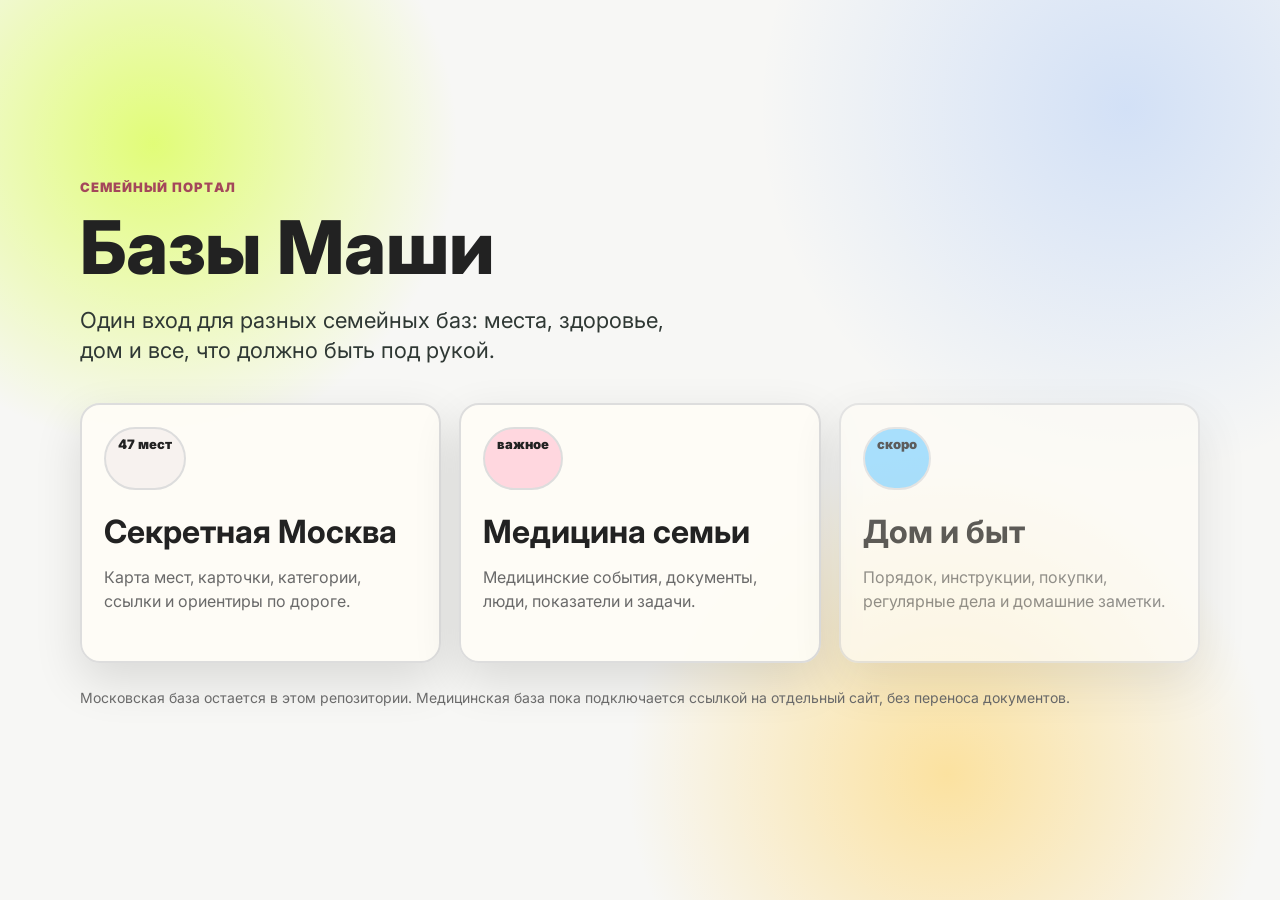
==== index.html @ 97714ae8 "Add Moomi cafe" ====
<!doctype html>
<html lang="ru">
  <head>
    <meta charset="utf-8" />
    <meta name="viewport" content="width=device-width, initial-scale=1" />
    <title>Базы Маши</title>
    <link rel="stylesheet" href="./site/tokens.css?v=calm-20" />
    <link rel="stylesheet" href="./site/landing.css?v=calm-20" />
  </head>
  <body>
    <main class="portal-shell">
      <section class="portal-hero">
        <p class="portal-eyebrow">семейный портал</p>
        <h1 class="portal-title">Базы Маши</h1>
        <p class="portal-lead">Один вход для разных семейных баз: места, здоровье, дом и все, что должно быть под рукой.</p>

        <div class="portal-grid" aria-label="Разделы">
          <a class="base-card" href="./site/?v=calm-20">
            <span>47 мест</span>
            <strong>Секретная Москва</strong>
            <p>Карта мест, карточки, категории, ссылки и ориентиры по дороге.</p>
          </a>

          <a class="base-card medical" href="https://ulyana19svlv.github.io/MedsDataBase/">
            <span>важное</span>
            <strong>Медицина семьи</strong>
            <p>Медицинские события, документы, люди, показатели и задачи.</p>
          </a>

          <article class="base-card home" aria-label="Дом и быт">
            <span>скоро</span>
            <strong>Дом и быт</strong>
            <p>Порядок, инструкции, покупки, регулярные дела и домашние заметки.</p>
          </article>
        </div>

        <p class="portal-note">Московская база остается в этом репозитории. Медицинская база пока подключается ссылкой на отдельный сайт, без переноса документов.</p>
      </section>
    </main>
  </body>
</html>
---- site/tokens.css ----
@import url("https://fonts.googleapis.com/css2?family=Inter:wght@400;500;600;700;800&display=swap&subset=cyrillic");

:root {
  color-scheme: light;
  --color-bg: #f7f7f5;
  --color-surface: #fbfaf8;
  --color-surface-strong: #ffffff;
  --color-text: #222222;
  --color-muted: #6a6a6a;
  --color-border: #dddddd;
  --color-primary: #ff385c;
  --color-accent: #ff385c;
  --color-support: #f7f2ef;
  --color-info: #315f72;
  --color-warm: #f1ebe5;
  --font-display: "Inter", -apple-system, BlinkMacSystemFont, "Segoe UI", sans-serif;
  --font-body: "Inter", -apple-system, BlinkMacSystemFont, "Segoe UI", sans-serif;
  --radius-sm: 8px;
  --radius-md: 12px;
  --radius-lg: 20px;
  --shadow-sm: 0 1px 2px rgba(0, 0, 0, 0.06);
  --shadow-md: 0 8px 24px rgba(0, 0, 0, 0.08);
  --shadow-lg: 0 18px 48px rgba(0, 0, 0, 0.12);
  --focus-ring: 0 0 0 3px rgba(255, 56, 92, 0.18), 0 0 0 1px rgba(255, 56, 92, 0.55);
  --ease-out: cubic-bezier(0.16, 1, 0.3, 1);
}

* {
  box-sizing: border-box;
}

html {
  background: var(--color-bg);
  color: var(--color-text);
  font-family: var(--font-body);
  letter-spacing: 0;
}

body {
  margin: 0;
  background: var(--color-bg);
  color: var(--color-text);
  font-family: var(--font-body);
  line-height: 1.5;
  letter-spacing: 0;
  -webkit-font-smoothing: antialiased;
  text-rendering: optimizeLegibility;
}

button,
input,
textarea {
  font: inherit;
}

button,
a,
input,
textarea {
  outline: none;
}

button:focus-visible,
a:focus-visible,
input:focus-visible,
textarea:focus-visible {
  box-shadow: var(--focus-ring);
}

button,
a {
  -webkit-tap-highlight-color: transparent;
}
---- site/landing.css ----
.portal-shell {
  display: grid;
  min-height: 100dvh;
  padding: 56px 28px;
  background:
    radial-gradient(circle at 12% 16%, rgba(217, 255, 72, 0.72), transparent 19rem),
    radial-gradient(circle at 88% 12%, rgba(21, 108, 255, 0.16), transparent 23rem),
    radial-gradient(circle at 74% 86%, rgba(255, 208, 90, 0.55), transparent 20rem),
    var(--color-bg);
}

.portal-hero {
  align-self: center;
  width: min(1120px, 100%);
  margin: 0 auto;
}

.portal-eyebrow {
  margin: 0 0 14px;
  color: #a4475b;
  font-size: 13px;
  font-weight: 900;
  letter-spacing: 0.08em;
  text-transform: uppercase;
}

.portal-title {
  max-width: 760px;
  margin: 0;
  font-family: var(--font-display);
  font-size: 74px;
  font-weight: 800;
  line-height: 0.98;
}

.portal-lead {
  max-width: 620px;
  margin: 22px 0 38px;
  color: #2f3834;
  font-size: 22px;
  line-height: 1.36;
}

.portal-grid {
  display: grid;
  grid-template-columns: repeat(3, minmax(0, 1fr));
  gap: 18px;
}

.base-card {
  display: grid;
  min-height: 260px;
  padding: 22px;
  border: 2px solid var(--color-border);
  border-radius: var(--radius-lg);
  background: rgba(255, 253, 247, 0.92);
  color: inherit;
  text-decoration: none;
  box-shadow: var(--shadow-lg);
  transition: transform 180ms var(--ease-out), box-shadow 180ms ease, background-color 180ms ease;
}

.base-card:hover {
  transform: translate(-2px, -2px);
  box-shadow: 13px 13px 0 rgba(21, 23, 24, 0.18);
}

.base-card strong {
  align-self: end;
  font-family: var(--font-display);
  font-size: 32px;
  line-height: 1.02;
}

.base-card span {
  width: fit-content;
  min-height: 34px;
  padding: 6px 12px;
  border: 2px solid var(--color-border);
  border-radius: 999px;
  background: var(--color-support);
  font-size: 13px;
  font-weight: 900;
}

.base-card p {
  margin: 16px 0 0;
  color: var(--color-muted);
  font-size: 16px;
}

.base-card.medical span {
  background: #ffd7df;
}

.base-card.home span {
  background: #8bd6ff;
}

.base-card.home {
  opacity: 0.72;
}

.portal-note {
  margin-top: 24px;
  color: var(--color-muted);
  font-size: 14px;
}

@media (max-width: 820px) {
  .portal-shell {
    padding: 34px 18px;
  }

  .portal-title {
    font-size: 46px;
  }

  .portal-lead {
    font-size: 18px;
  }

  .portal-grid {
    grid-template-columns: 1fr;
  }

  .base-card {
    min-height: 210px;
  }
}
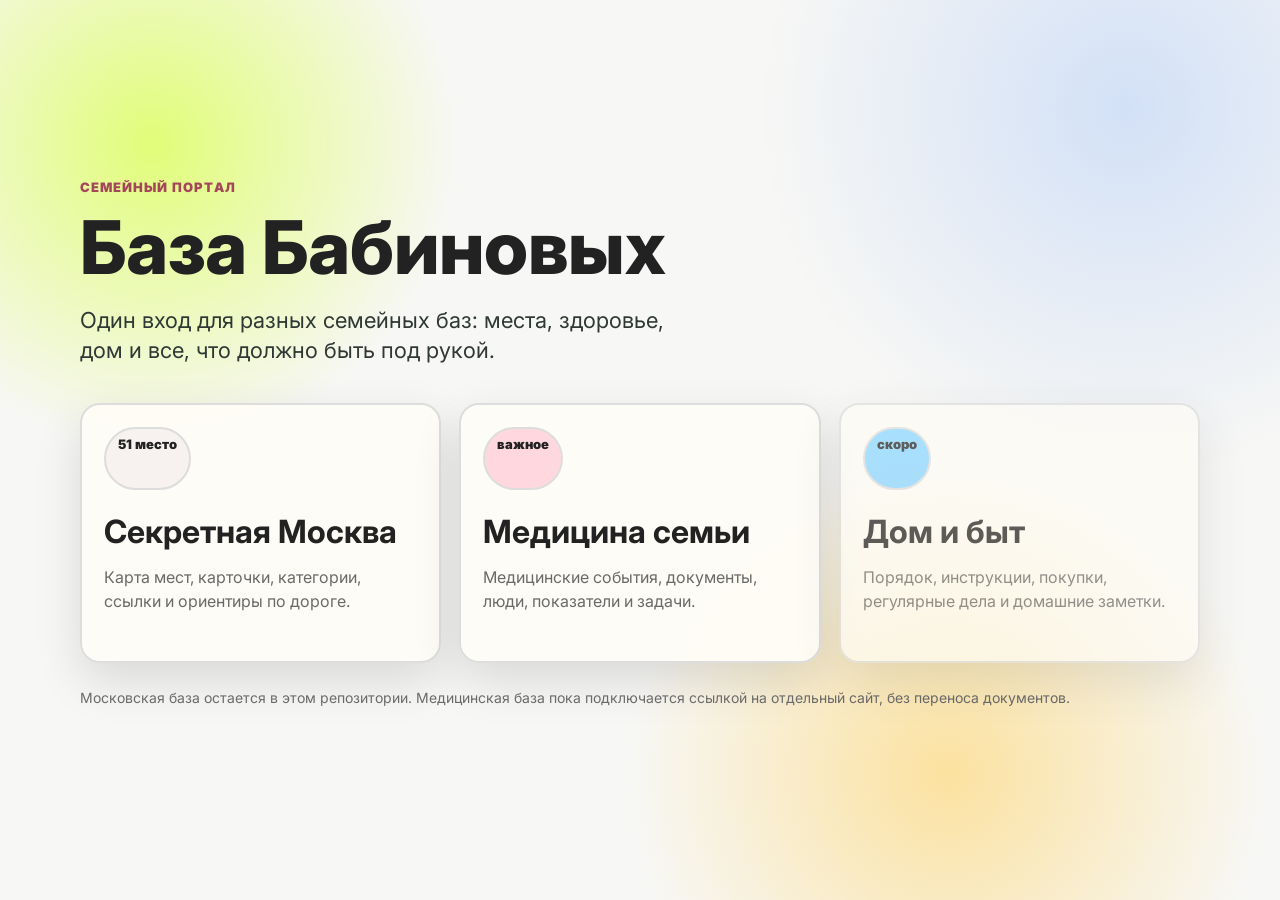
==== commit 9dc49ba8: "Add three Moscow cafes" ====
--- a/index.html
+++ b/index.html
@@ -3,20 +3,20 @@
   <head>
     <meta charset="utf-8" />
     <meta name="viewport" content="width=device-width, initial-scale=1" />
-    <title>Базы Маши</title>
-    <link rel="stylesheet" href="./site/tokens.css?v=calm-20" />
-    <link rel="stylesheet" href="./site/landing.css?v=calm-20" />
+    <title>База Бабиновых</title>
+    <link rel="stylesheet" href="./site/tokens.css?v=calm-31" />
+    <link rel="stylesheet" href="./site/landing.css?v=calm-31" />
   </head>
   <body>
     <main class="portal-shell">
       <section class="portal-hero">
         <p class="portal-eyebrow">семейный портал</p>
-        <h1 class="portal-title">Базы Маши</h1>
+        <h1 class="portal-title">База Бабиновых</h1>
         <p class="portal-lead">Один вход для разных семейных баз: места, здоровье, дом и все, что должно быть под рукой.</p>
 
         <div class="portal-grid" aria-label="Разделы">
-          <a class="base-card" href="./site/?v=calm-20">
-            <span>47 мест</span>
+          <a class="base-card" href="./site/?v=calm-31">
+            <span>51 место</span>
             <strong>Секретная Москва</strong>
             <p>Карта мест, карточки, категории, ссылки и ориентиры по дороге.</p>
           </a>
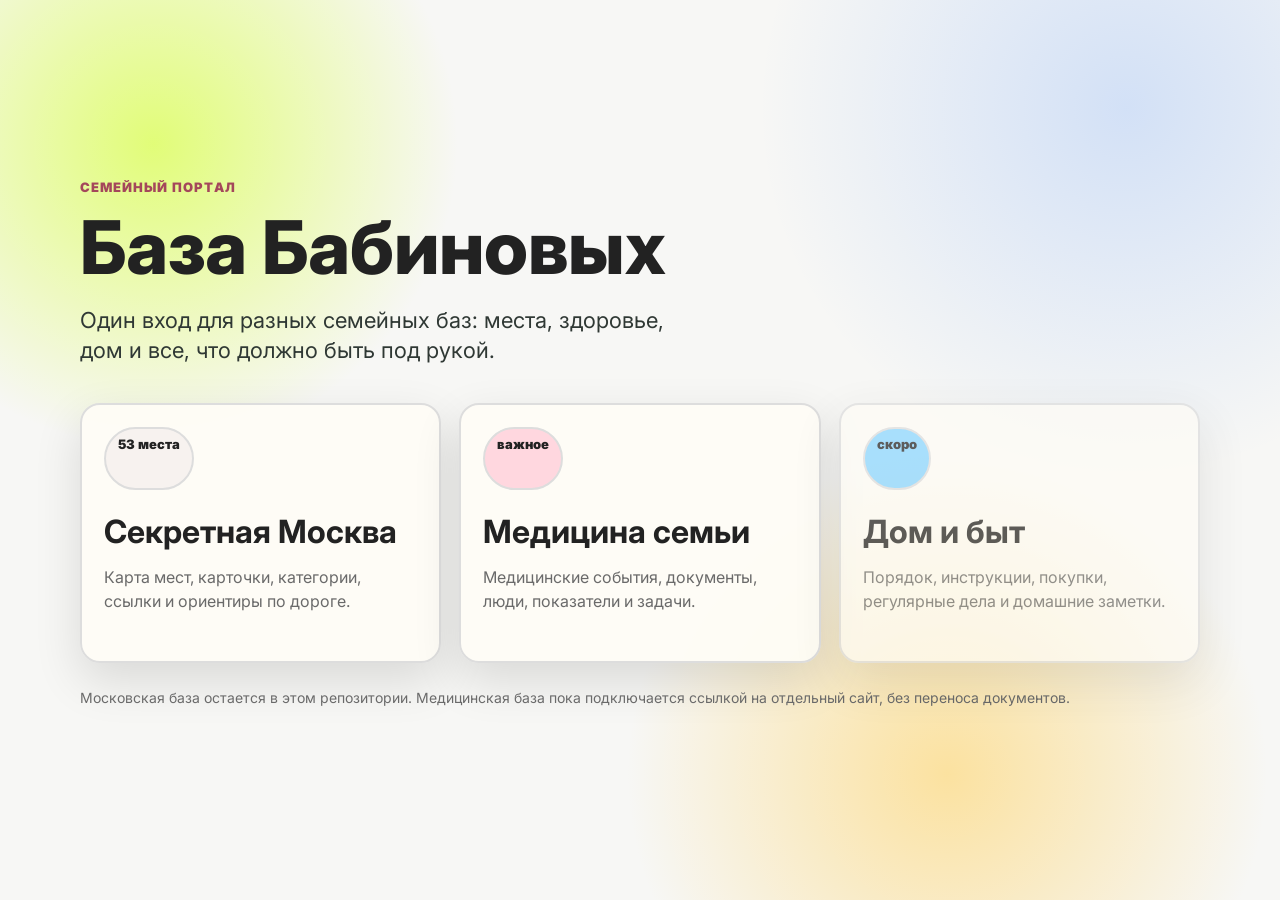
==== commit fb1542a4: "Add Blinchik Taganka" ====
--- a/index.html
+++ b/index.html
@@ -4,8 +4,8 @@
     <meta charset="utf-8" />
     <meta name="viewport" content="width=device-width, initial-scale=1" />
     <title>База Бабиновых</title>
-    <link rel="stylesheet" href="./site/tokens.css?v=calm-31" />
-    <link rel="stylesheet" href="./site/landing.css?v=calm-31" />
+    <link rel="stylesheet" href="./site/tokens.css?v=calm-33" />
+    <link rel="stylesheet" href="./site/landing.css?v=calm-33" />
   </head>
   <body>
     <main class="portal-shell">
@@ -15,8 +15,8 @@
         <p class="portal-lead">Один вход для разных семейных баз: места, здоровье, дом и все, что должно быть под рукой.</p>
 
         <div class="portal-grid" aria-label="Разделы">
-          <a class="base-card" href="./site/?v=calm-31">
-            <span>51 место</span>
+          <a class="base-card" href="./site/?v=calm-33">
+            <span>53 места</span>
             <strong>Секретная Москва</strong>
             <p>Карта мест, карточки, категории, ссылки и ориентиры по дороге.</p>
           </a>
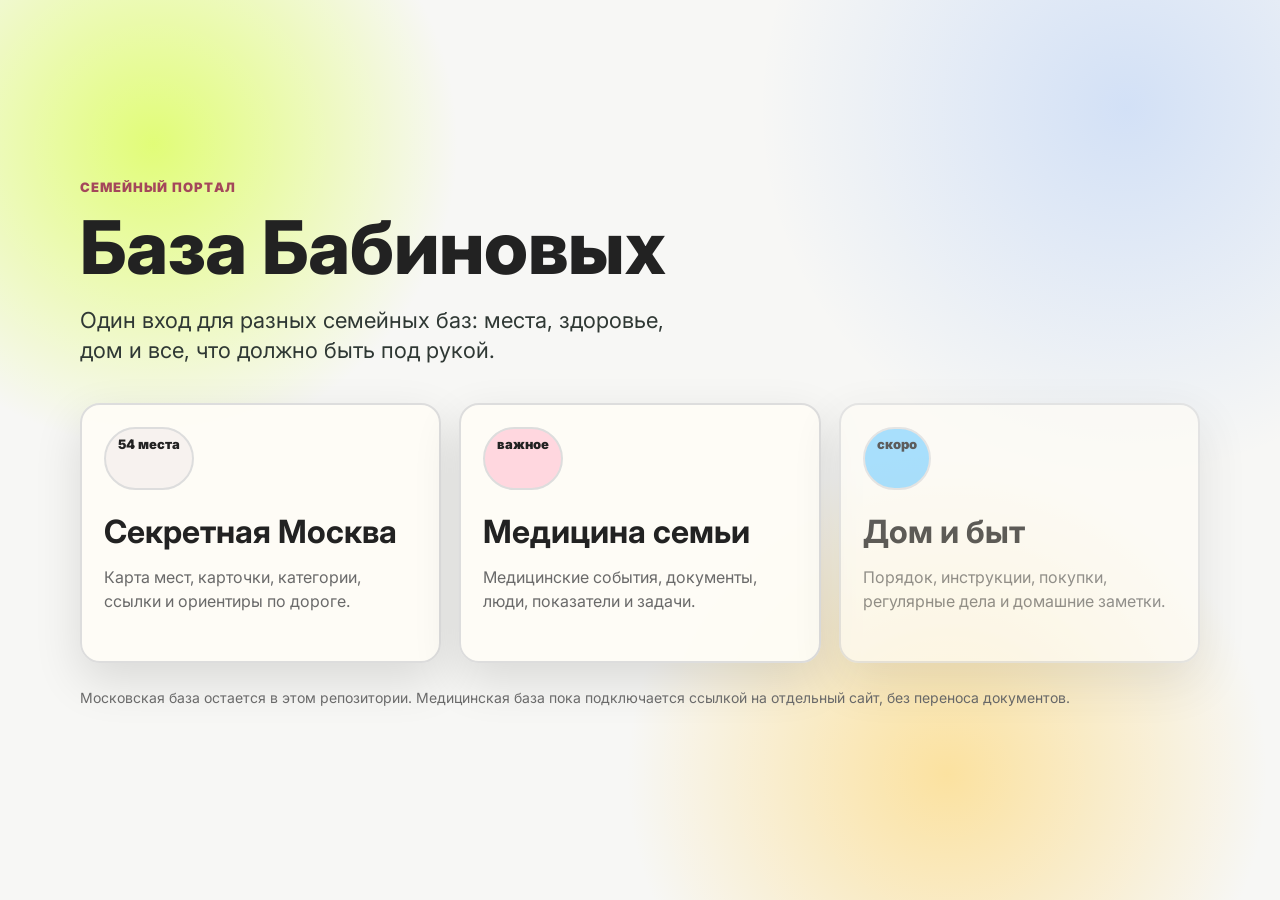
==== commit 58ab11ac: "Add Na Dache Shefa" ====
--- a/index.html
+++ b/index.html
@@ -4,8 +4,8 @@
     <meta charset="utf-8" />
     <meta name="viewport" content="width=device-width, initial-scale=1" />
     <title>База Бабиновых</title>
-    <link rel="stylesheet" href="./site/tokens.css?v=calm-33" />
-    <link rel="stylesheet" href="./site/landing.css?v=calm-33" />
+    <link rel="stylesheet" href="./site/tokens.css?v=calm-34" />
+    <link rel="stylesheet" href="./site/landing.css?v=calm-34" />
   </head>
   <body>
     <main class="portal-shell">
@@ -15,8 +15,8 @@
         <p class="portal-lead">Один вход для разных семейных баз: места, здоровье, дом и все, что должно быть под рукой.</p>
 
         <div class="portal-grid" aria-label="Разделы">
-          <a class="base-card" href="./site/?v=calm-33">
-            <span>53 места</span>
+          <a class="base-card" href="./site/?v=calm-34">
+            <span>54 места</span>
             <strong>Секретная Москва</strong>
             <p>Карта мест, карточки, категории, ссылки и ориентиры по дороге.</p>
           </a>
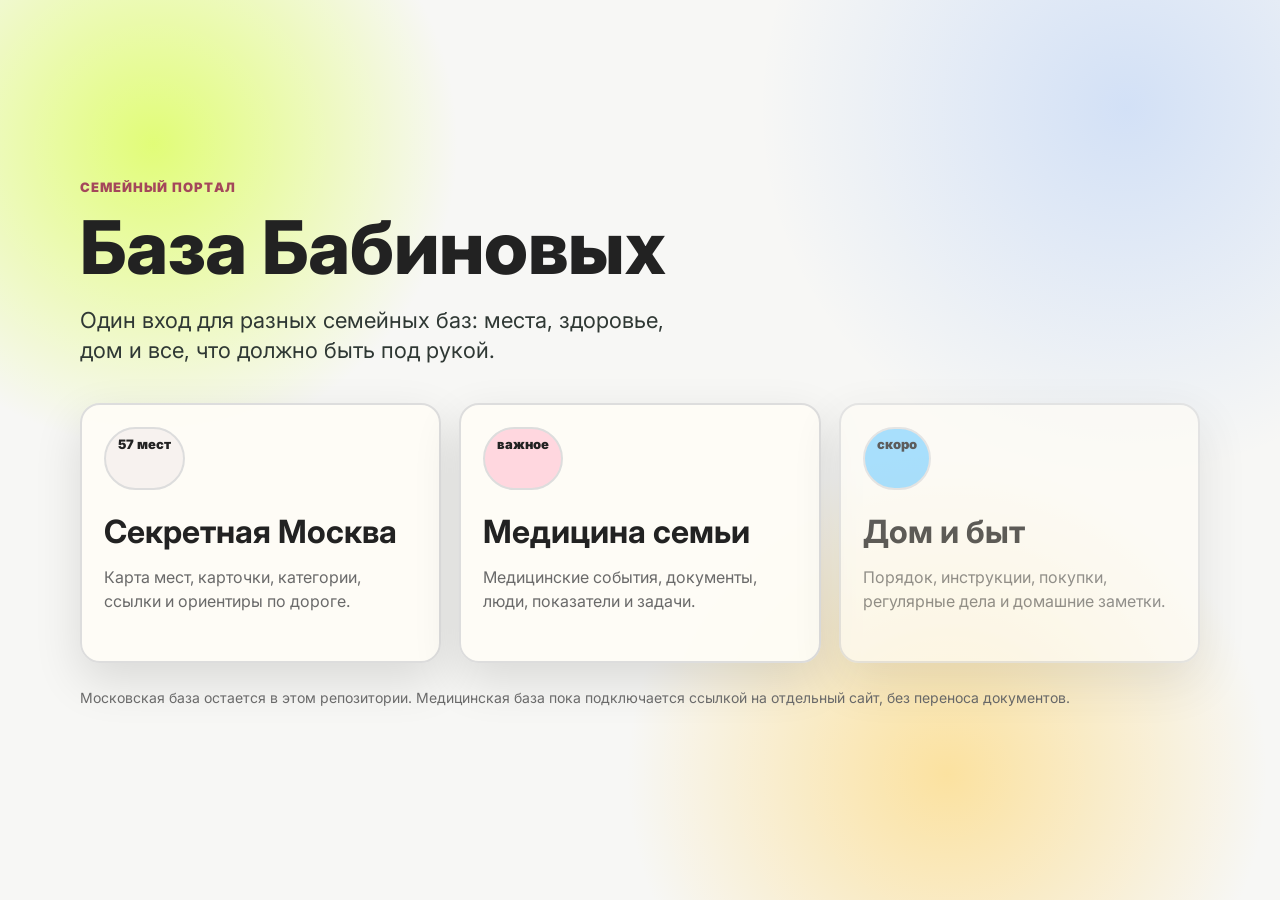
==== commit f8d4bf96: "Add Aumeet events" ====
--- a/index.html
+++ b/index.html
@@ -4,8 +4,8 @@
     <meta charset="utf-8" />
     <meta name="viewport" content="width=device-width, initial-scale=1" />
     <title>База Бабиновых</title>
-    <link rel="stylesheet" href="./site/tokens.css?v=calm-34" />
-    <link rel="stylesheet" href="./site/landing.css?v=calm-34" />
+    <link rel="stylesheet" href="./site/tokens.css?v=calm-37" />
+    <link rel="stylesheet" href="./site/landing.css?v=calm-37" />
   </head>
   <body>
     <main class="portal-shell">
@@ -15,8 +15,8 @@
         <p class="portal-lead">Один вход для разных семейных баз: места, здоровье, дом и все, что должно быть под рукой.</p>
 
         <div class="portal-grid" aria-label="Разделы">
-          <a class="base-card" href="./site/?v=calm-34">
-            <span>54 места</span>
+          <a class="base-card" href="./site/?v=calm-37">
+            <span>57 мест</span>
             <strong>Секретная Москва</strong>
             <p>Карта мест, карточки, категории, ссылки и ориентиры по дороге.</p>
           </a>
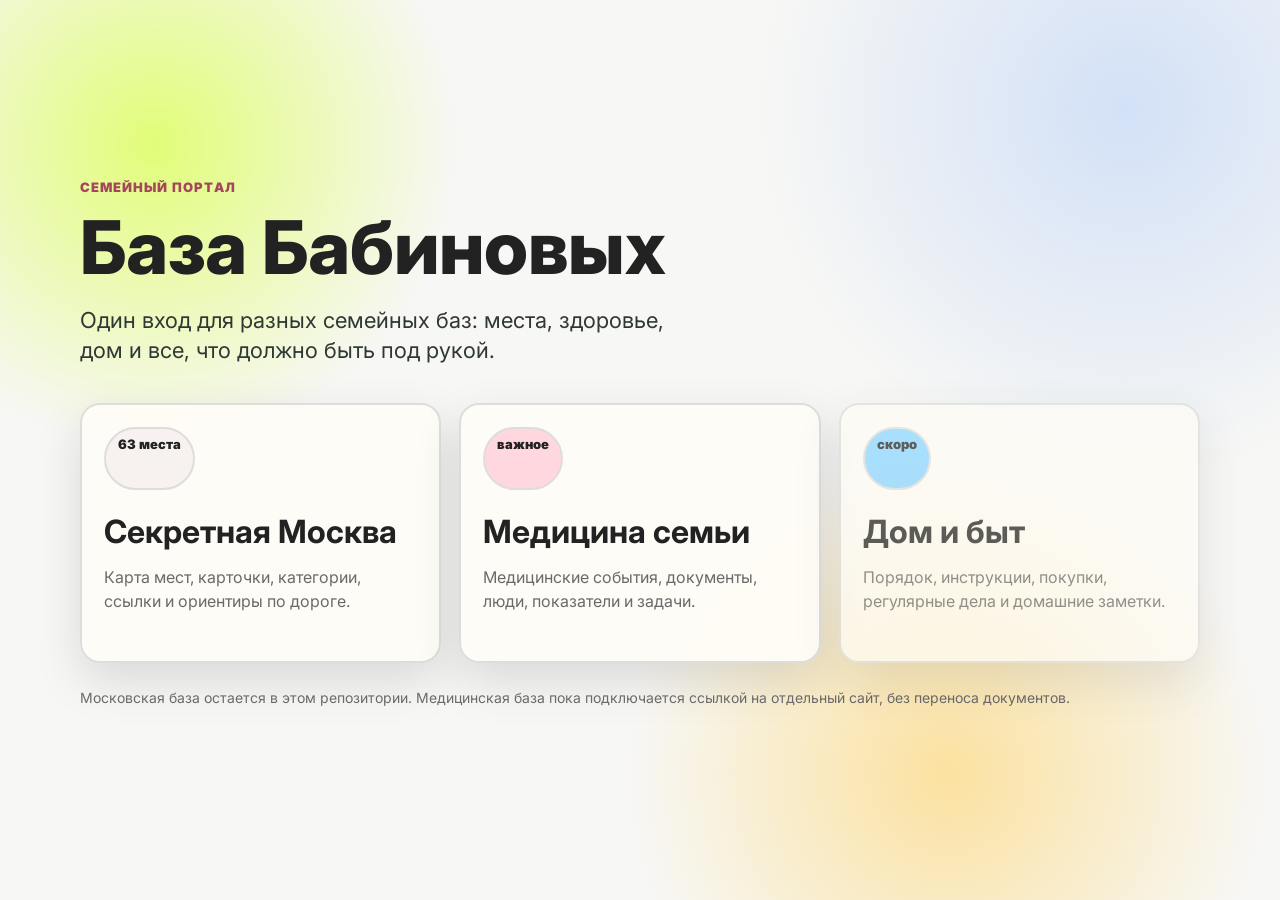
==== commit 29b6f621: "Add VDNH green labyrinth" ====
--- a/index.html
+++ b/index.html
@@ -4,8 +4,8 @@
     <meta charset="utf-8" />
     <meta name="viewport" content="width=device-width, initial-scale=1" />
     <title>База Бабиновых</title>
-    <link rel="stylesheet" href="./site/tokens.css?v=calm-37" />
-    <link rel="stylesheet" href="./site/landing.css?v=calm-37" />
+    <link rel="stylesheet" href="./site/tokens.css?v=calm-39" />
+    <link rel="stylesheet" href="./site/landing.css?v=calm-39" />
   </head>
   <body>
     <main class="portal-shell">
@@ -15,8 +15,8 @@
         <p class="portal-lead">Один вход для разных семейных баз: места, здоровье, дом и все, что должно быть под рукой.</p>
 
         <div class="portal-grid" aria-label="Разделы">
-          <a class="base-card" href="./site/?v=calm-37">
-            <span>57 мест</span>
+          <a class="base-card" href="./site/?v=calm-39">
+            <span>63 места</span>
             <strong>Секретная Москва</strong>
             <p>Карта мест, карточки, категории, ссылки и ориентиры по дороге.</p>
           </a>
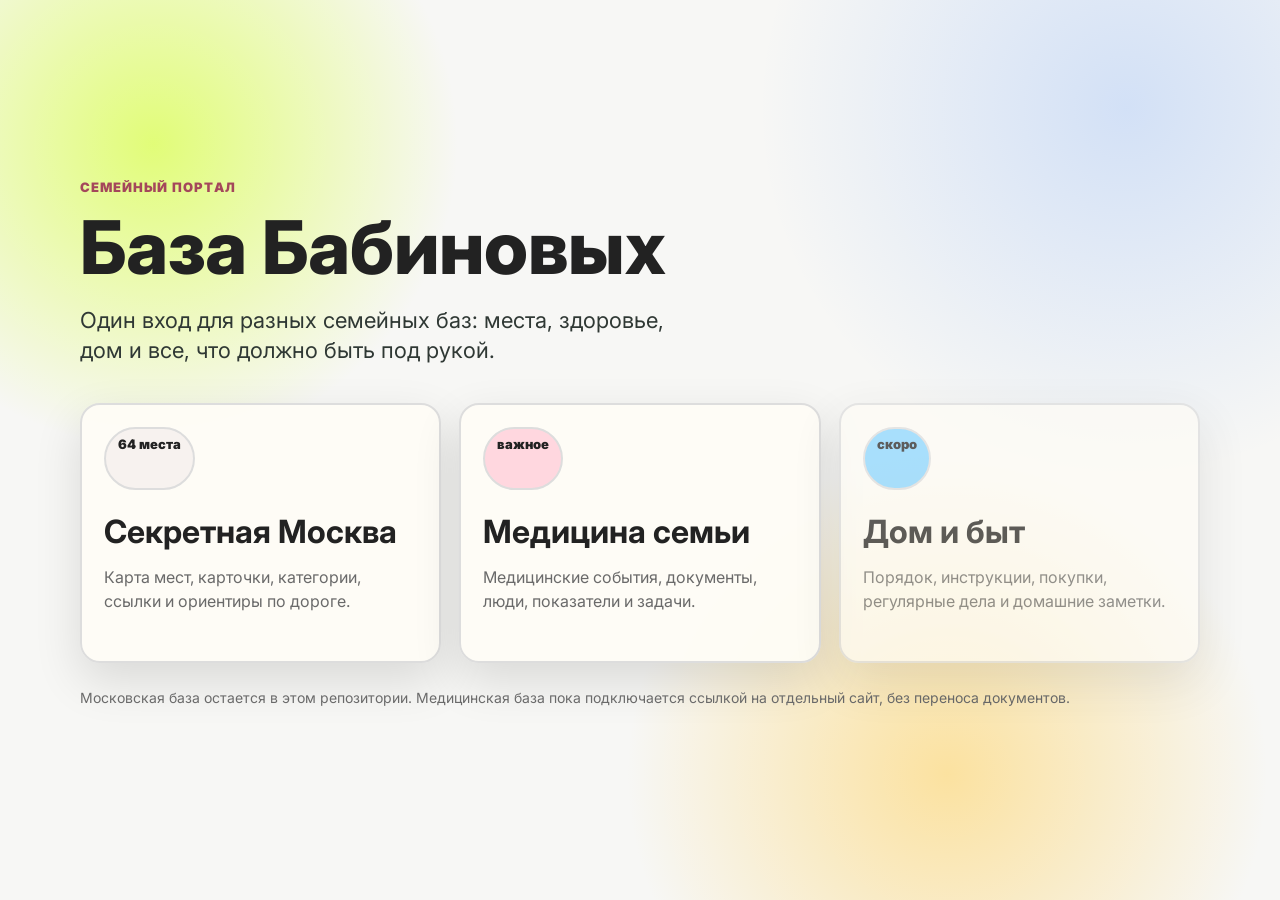
==== commit d898d61e: "Add Chae tea club" ====
--- a/index.html
+++ b/index.html
@@ -4,8 +4,8 @@
     <meta charset="utf-8" />
     <meta name="viewport" content="width=device-width, initial-scale=1" />
     <title>База Бабиновых</title>
-    <link rel="stylesheet" href="./site/tokens.css?v=calm-39" />
-    <link rel="stylesheet" href="./site/landing.css?v=calm-39" />
+    <link rel="stylesheet" href="./site/tokens.css?v=calm-40" />
+    <link rel="stylesheet" href="./site/landing.css?v=calm-40" />
   </head>
   <body>
     <main class="portal-shell">
@@ -15,8 +15,8 @@
         <p class="portal-lead">Один вход для разных семейных баз: места, здоровье, дом и все, что должно быть под рукой.</p>
 
         <div class="portal-grid" aria-label="Разделы">
-          <a class="base-card" href="./site/?v=calm-39">
-            <span>63 места</span>
+          <a class="base-card" href="./site/?v=calm-40">
+            <span>64 места</span>
             <strong>Секретная Москва</strong>
             <p>Карта мест, карточки, категории, ссылки и ориентиры по дороге.</p>
           </a>
